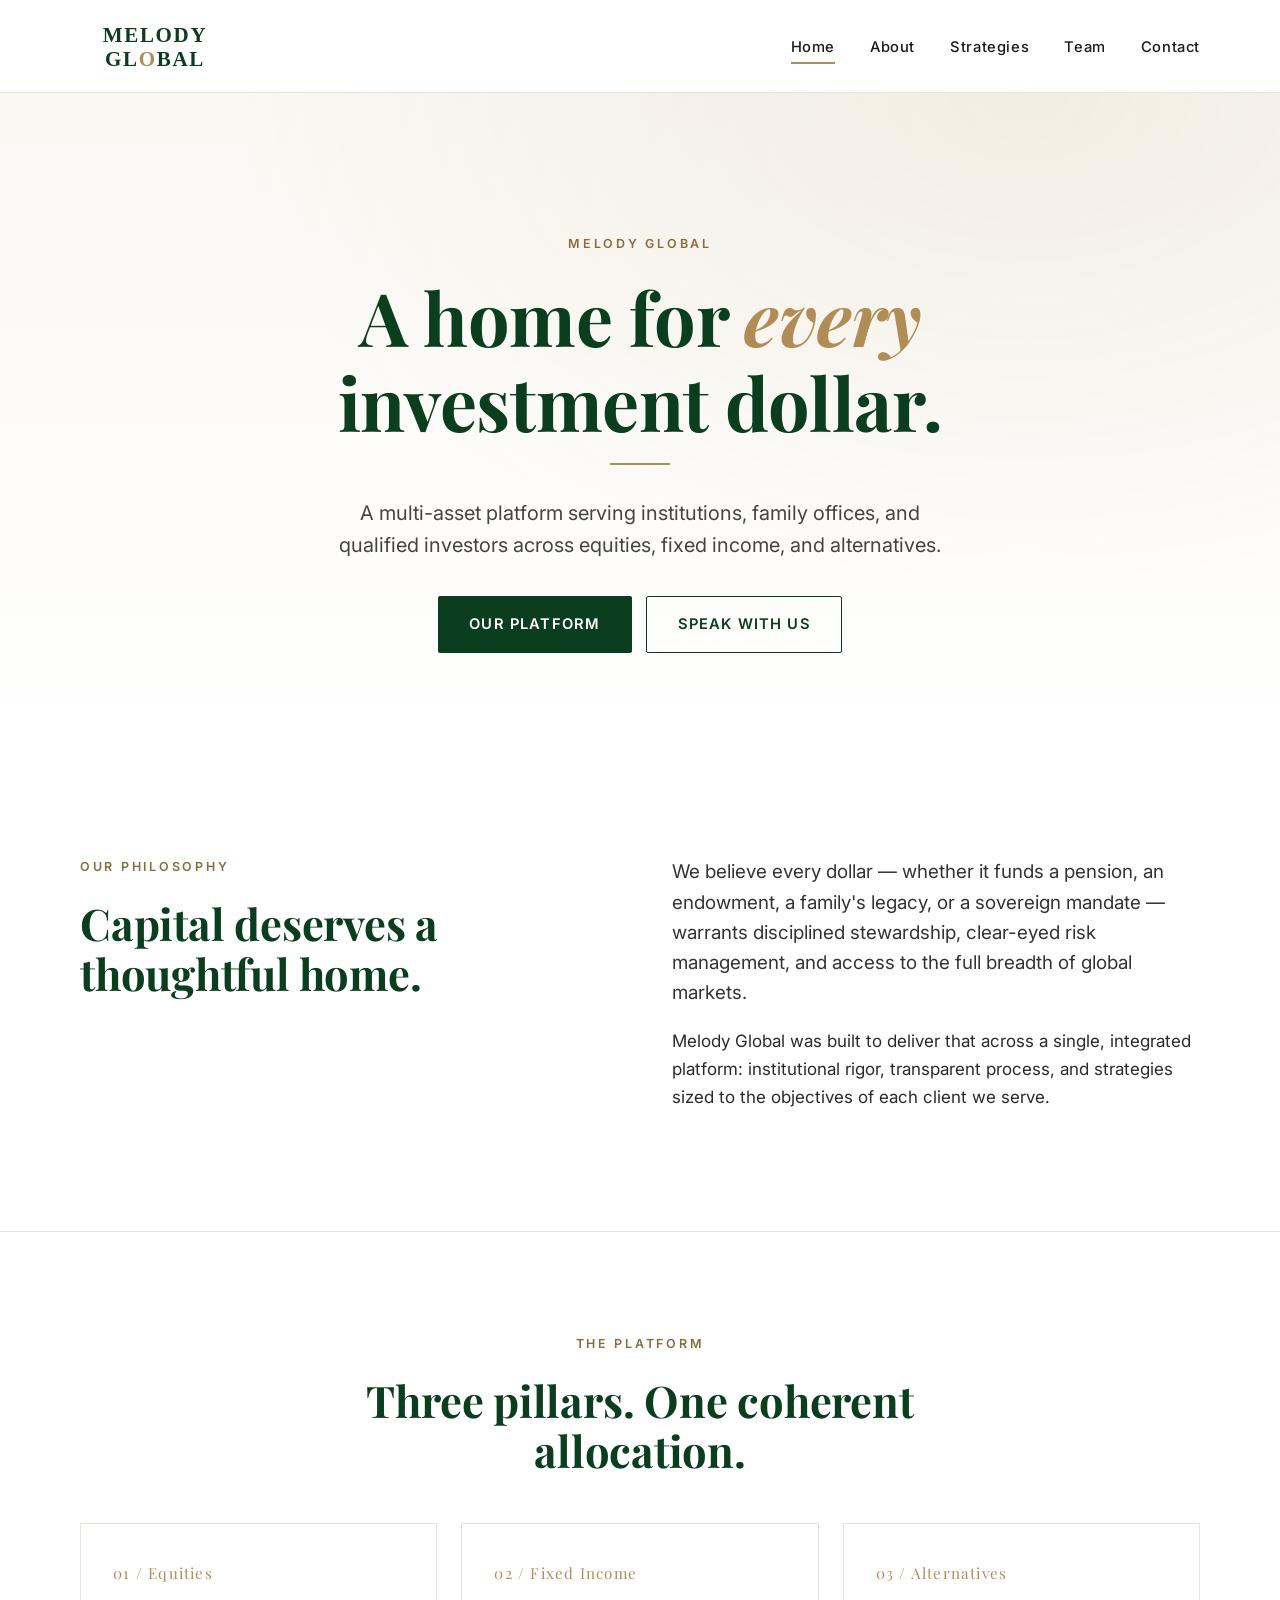
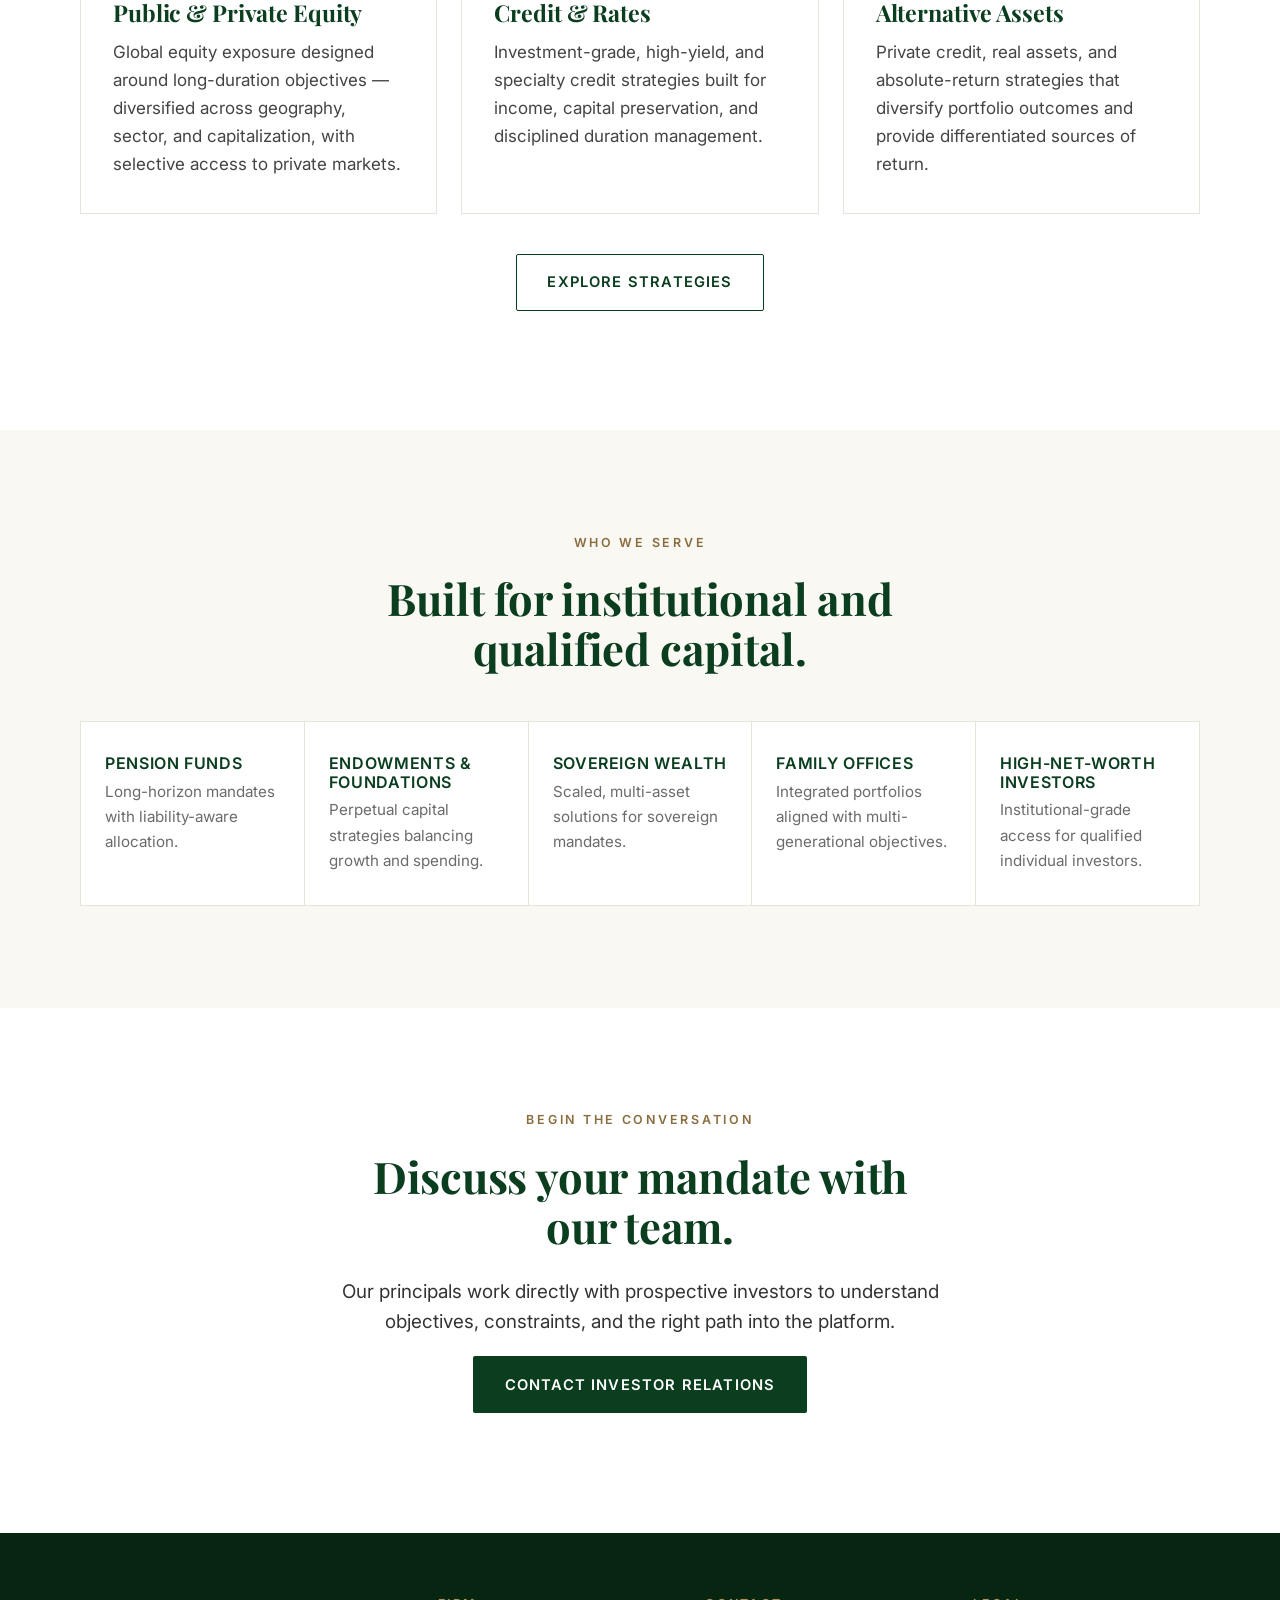
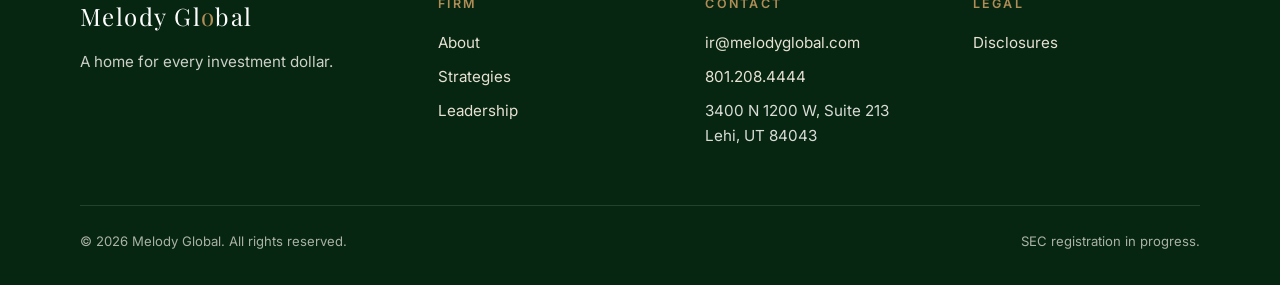
==== index.html @ 6cda8c42 "Initial Site" ====
<!doctype html>
<html lang="en">
<head>
<meta charset="utf-8">
<meta name="viewport" content="width=device-width, initial-scale=1">
<title>Melody Global — A home for every investment dollar</title>
<meta name="description" content="Melody Global is an asset management firm offering institutional access to equities, fixed income, and alternative assets.">
<meta property="og:title" content="Melody Global">
<meta property="og:description" content="A home for every investment dollar.">
<meta property="og:url" content="https://melodyglobal.com/">
<meta property="og:type" content="website">
<link rel="canonical" href="https://melodyglobal.com/">
<link rel="icon" type="image/svg+xml" href="assets/logo.svg">
<link rel="preconnect" href="https://fonts.googleapis.com">
<link rel="preconnect" href="https://fonts.gstatic.com" crossorigin>
<link href="https://fonts.googleapis.com/css2?family=Inter:wght@400;500;600;700&family=Playfair+Display:ital,wght@0,500;0,700;1,500;1,700&display=swap" rel="stylesheet">
<link rel="stylesheet" href="assets/styles.css">
</head>
<body>

<header class="site-header">
  <nav class="nav" aria-label="Primary">
    <a href="index.html" class="nav__brand" aria-label="Melody Global home"><img src="assets/logo.svg" alt="Melody Global"></a>
    <button class="nav__toggle" aria-label="Toggle menu" aria-expanded="false">
      <svg width="24" height="24" viewBox="0 0 24 24" fill="none" stroke="currentColor" stroke-width="2" stroke-linecap="round"><line x1="3" y1="6" x2="21" y2="6"/><line x1="3" y1="12" x2="21" y2="12"/><line x1="3" y1="18" x2="21" y2="18"/></svg>
    </button>
    <ul class="nav__links">
      <li><a href="index.html" class="active">Home</a></li>
      <li><a href="about.html">About</a></li>
      <li><a href="strategies.html">Strategies</a></li>
      <li><a href="team.html">Team</a></li>
      <li><a href="contact.html">Contact</a></li>
    </ul>
  </nav>
</header>

<main>

  <section class="hero">
    <div class="container hero__inner">
      <p class="eyebrow">Melody Global</p>
      <h1>A home for <span class="accent">every</span> investment dollar.</h1>
      <div class="hero__rule" aria-hidden="true"></div>
      <p class="lead">A multi-asset platform serving institutions, family offices, and qualified investors across equities, fixed income, and alternatives.</p>
      <div class="btn-group">
        <a class="btn btn-primary" href="strategies.html">Our Platform</a>
        <a class="btn btn-ghost" href="contact.html">Speak With Us</a>
      </div>
    </div>
  </section>

  <section>
    <div class="container">
      <div class="two-col">
        <div>
          <p class="eyebrow">Our Philosophy</p>
          <h2>Capital deserves a thoughtful home.</h2>
        </div>
        <div>
          <p class="lead">We believe every dollar — whether it funds a pension, an endowment, a family's legacy, or a sovereign mandate — warrants disciplined stewardship, clear-eyed risk management, and access to the full breadth of global markets.</p>
          <p>Melody Global was built to deliver that across a single, integrated platform: institutional rigor, transparent process, and strategies sized to the objectives of each client we serve.</p>
        </div>
      </div>
    </div>
  </section>

  <div class="divider"></div>

  <section>
    <div class="container">
      <div style="text-align:center; max-width:640px; margin:0 auto 3rem;">
        <p class="eyebrow">The Platform</p>
        <h2>Three pillars. One coherent allocation.</h2>
      </div>
      <div class="cards">
        <article class="card">
          <span class="card__num">01 / Equities</span>
          <h3>Public &amp; Private Equity</h3>
          <p>Global equity exposure designed around long-duration objectives — diversified across geography, sector, and capitalization, with selective access to private markets.</p>
        </article>
        <article class="card">
          <span class="card__num">02 / Fixed Income</span>
          <h3>Credit &amp; Rates</h3>
          <p>Investment-grade, high-yield, and specialty credit strategies built for income, capital preservation, and disciplined duration management.</p>
        </article>
        <article class="card">
          <span class="card__num">03 / Alternatives</span>
          <h3>Alternative Assets</h3>
          <p>Private credit, real assets, and absolute-return strategies that diversify portfolio outcomes and provide differentiated sources of return.</p>
        </article>
      </div>
      <p style="text-align:center; margin-top:2.5rem;"><a class="btn btn-ghost" href="strategies.html">Explore Strategies</a></p>
    </div>
  </section>

  <section style="background:var(--paper);">
    <div class="container">
      <div style="text-align:center; max-width:640px; margin:0 auto 3rem;">
        <p class="eyebrow">Who We Serve</p>
        <h2>Built for institutional and qualified capital.</h2>
      </div>
      <div class="audience">
        <div class="audience__item">
          <h4>Pension Funds</h4>
          <p>Long-horizon mandates with liability-aware allocation.</p>
        </div>
        <div class="audience__item">
          <h4>Endowments &amp; Foundations</h4>
          <p>Perpetual capital strategies balancing growth and spending.</p>
        </div>
        <div class="audience__item">
          <h4>Sovereign Wealth</h4>
          <p>Scaled, multi-asset solutions for sovereign mandates.</p>
        </div>
        <div class="audience__item">
          <h4>Family Offices</h4>
          <p>Integrated portfolios aligned with multi-generational objectives.</p>
        </div>
        <div class="audience__item">
          <h4>High-Net-Worth Investors</h4>
          <p>Institutional-grade access for qualified individual investors.</p>
        </div>
      </div>
    </div>
  </section>

  <section>
    <div class="container" style="text-align:center; max-width:680px;">
      <p class="eyebrow">Begin the Conversation</p>
      <h2>Discuss your mandate with our team.</h2>
      <p class="lead">Our principals work directly with prospective investors to understand objectives, constraints, and the right path into the platform.</p>
      <p><a class="btn btn-primary" href="contact.html">Contact Investor Relations</a></p>
    </div>
  </section>

</main>

<footer class="site-footer">
  <div class="container">
    <div class="footer-grid">
      <div class="footer__brand">
        <p class="mark">Melody Gl<span>o</span>bal</p>
        <p>A home for every investment dollar.</p>
      </div>
      <div>
        <h4>Firm</h4>
        <ul>
          <li><a href="about.html">About</a></li>
          <li><a href="strategies.html">Strategies</a></li>
          <li><a href="team.html">Leadership</a></li>
        </ul>
      </div>
      <div>
        <h4>Contact</h4>
        <ul>
          <li><a href="mailto:ir@melodyglobal.com">ir@melodyglobal.com</a></li>
          <li><a href="tel:+18012084444">801.208.4444</a></li>
          <li>3400 N 1200 W, Suite 213<br>Lehi, UT 84043</li>
        </ul>
      </div>
      <div>
        <h4>Legal</h4>
        <ul>
          <li><a href="disclosures.html">Disclosures</a></li>
        </ul>
      </div>
    </div>
    <div class="footer-bottom">
      <span>© 2026 Melody Global. All rights reserved.</span>
      <span>SEC registration in progress.</span>
    </div>
  </div>
</footer>

<script src="assets/main.js"></script>
</body>
</html>
---- assets/styles.css ----
/* ============================================================
   Melody Global — Brand Stylesheet
   Palette: deep forest green primary, gold accent, warm white.
   ============================================================ */

:root {
  --green: #0B3D1F;
  --green-dark: #062611;
  --green-soft: #f3f6f1;
  --gold: #B08D57;
  --gold-dark: #8a6d3f;
  --ink: #1a1a1a;
  --muted: #6b6b6b;
  --line: #e6e3da;
  --paper: #faf8f3;
  --white: #ffffff;

  --serif: 'Playfair Display', 'Didot', 'Bodoni 72', Georgia, serif;
  --sans: 'Inter', -apple-system, BlinkMacSystemFont, 'Segoe UI', Helvetica, Arial, sans-serif;

  --max: 1200px;
  --gutter: clamp(1.25rem, 4vw, 2.5rem);
}

/* ---------- Reset ---------- */
*, *::before, *::after { box-sizing: border-box; }
html { scroll-behavior: smooth; }
body {
  margin: 0;
  font-family: var(--sans);
  font-size: 17px;
  line-height: 1.65;
  color: var(--ink);
  background: var(--white);
  -webkit-font-smoothing: antialiased;
  -moz-osx-font-smoothing: grayscale;
}
img, svg { max-width: 100%; height: auto; display: block; }
a { color: var(--green); text-decoration: none; transition: color .2s ease; }
a:hover { color: var(--gold); }

/* ---------- Typography ---------- */
h1, h2, h3, h4 {
  font-family: var(--serif);
  color: var(--green);
  font-weight: 700;
  line-height: 1.15;
  letter-spacing: -0.005em;
  margin: 0 0 0.6em;
}
h1 { font-size: clamp(2.4rem, 5vw, 4rem); }
h2 { font-size: clamp(1.9rem, 3.4vw, 2.8rem); }
h3 { font-size: 1.45rem; }
h4 { font-size: 1.1rem; letter-spacing: 0.04em; text-transform: uppercase; font-family: var(--sans); font-weight: 600; color: var(--gold-dark); }
p { margin: 0 0 1em; color: #2a2a2a; }
.lead { font-size: 1.18rem; color: #333; line-height: 1.6; }
.eyebrow {
  font-family: var(--sans);
  font-size: 0.78rem;
  letter-spacing: 0.22em;
  text-transform: uppercase;
  color: var(--gold-dark);
  font-weight: 600;
  margin: 0 0 1.25rem;
}

/* ---------- Layout ---------- */
.container { max-width: var(--max); margin: 0 auto; padding: 0 var(--gutter); }
section { padding: clamp(4rem, 8vw, 6.5rem) 0; }
.section-tight { padding: clamp(3rem, 5vw, 4.5rem) 0; }
.divider { height: 1px; background: var(--line); margin: 0; }

/* ---------- Header / Nav ---------- */
.site-header {
  position: sticky;
  top: 0;
  z-index: 50;
  background: rgba(255,255,255,0.96);
  backdrop-filter: saturate(180%) blur(8px);
  border-bottom: 1px solid var(--line);
}
.nav {
  display: flex;
  align-items: center;
  justify-content: space-between;
  padding: 1rem var(--gutter);
  max-width: var(--max);
  margin: 0 auto;
}
.nav__brand img { width: 150px; }
.nav__links {
  display: flex;
  gap: 2.2rem;
  list-style: none;
  margin: 0; padding: 0;
}
.nav__links a {
  font-family: var(--sans);
  font-size: 0.92rem;
  font-weight: 500;
  letter-spacing: 0.04em;
  color: var(--ink);
  position: relative;
}
.nav__links a:hover { color: var(--green); }
.nav__links a.active::after {
  content: ""; position: absolute; left: 0; right: 0; bottom: -8px;
  height: 2px; background: var(--gold);
}
.nav__toggle {
  display: none;
  background: none; border: 0; cursor: pointer;
  padding: 0.5rem; color: var(--green);
}

/* ---------- Hero ---------- */
.hero {
  position: relative;
  padding: clamp(5rem, 11vw, 9rem) 0 clamp(4rem, 8vw, 7rem);
  background:
    radial-gradient(ellipse at 80% 0%, rgba(176,141,87,0.10), transparent 55%),
    linear-gradient(180deg, var(--paper) 0%, #ffffff 100%);
  overflow: hidden;
}
.hero__inner {
  max-width: 880px;
  margin: 0 auto;
  text-align: center;
  position: relative;
  z-index: 1;
}
.hero h1 {
  font-size: clamp(2.6rem, 6vw, 4.6rem);
  margin-bottom: 1.2rem;
}
.hero h1 .accent { color: var(--gold); font-style: italic; }
.hero .lead { font-size: 1.25rem; color: #444; max-width: 640px; margin: 0 auto 2.2rem; }
.hero__rule {
  width: 60px; height: 2px; background: var(--gold);
  margin: 0 auto 2rem;
}

/* ---------- Buttons ---------- */
.btn {
  display: inline-block;
  font-family: var(--sans);
  font-size: 0.92rem;
  letter-spacing: 0.08em;
  text-transform: uppercase;
  font-weight: 600;
  padding: 0.95rem 1.9rem;
  border-radius: 2px;
  transition: all 0.2s ease;
  cursor: pointer;
  border: 1px solid transparent;
}
.btn-primary { background: var(--green); color: #fff; }
.btn-primary:hover { background: var(--green-dark); color: #fff; }
.btn-ghost {
  background: transparent; color: var(--green);
  border-color: var(--green);
}
.btn-ghost:hover { background: var(--green); color: #fff; }
.btn-group { display: inline-flex; gap: 0.9rem; flex-wrap: wrap; justify-content: center; }

/* ---------- Page Header (non-hero pages) ---------- */
.page-header {
  background: var(--paper);
  padding: clamp(4.5rem, 8vw, 7rem) 0 clamp(3rem, 5vw, 4.5rem);
  border-bottom: 1px solid var(--line);
}
.page-header__inner { max-width: 820px; }
.page-header h1 { margin-bottom: 1rem; }
.page-header .lead { max-width: 640px; }

/* ---------- Two column ---------- */
.two-col {
  display: grid;
  grid-template-columns: 1fr 1fr;
  gap: clamp(2rem, 5vw, 4.5rem);
  align-items: start;
}
@media (max-width: 820px) { .two-col { grid-template-columns: 1fr; } }

/* ---------- Strategy / Feature cards ---------- */
.cards {
  display: grid;
  grid-template-columns: repeat(3, 1fr);
  gap: 1.5rem;
}
@media (max-width: 880px) { .cards { grid-template-columns: 1fr; } }
.card {
  background: #fff;
  border: 1px solid var(--line);
  padding: 2.2rem 2rem;
  transition: transform .25s ease, box-shadow .25s ease, border-color .25s ease;
  position: relative;
}
.card:hover {
  transform: translateY(-3px);
  border-color: var(--gold);
  box-shadow: 0 10px 30px -15px rgba(11,61,31,0.18);
}
.card__num {
  font-family: var(--serif);
  font-size: 0.95rem;
  color: var(--gold);
  letter-spacing: 0.08em;
}
.card h3 { margin: 0.8rem 0 0.7rem; }
.card p { color: #444; margin: 0; }

/* ---------- Audience grid ---------- */
.audience {
  display: grid;
  grid-template-columns: repeat(auto-fit, minmax(190px, 1fr));
  gap: 0;
  border-top: 1px solid var(--line);
  border-left: 1px solid var(--line);
}
.audience__item {
  padding: 2rem 1.5rem;
  border-right: 1px solid var(--line);
  border-bottom: 1px solid var(--line);
  background: #fff;
}
.audience__item h4 { color: var(--green); margin: 0 0 0.4rem; font-size: 1rem; }
.audience__item p { color: var(--muted); font-size: 0.95rem; margin: 0; }

/* ---------- Team ---------- */
.team-grid {
  display: grid;
  grid-template-columns: repeat(3, 1fr);
  gap: clamp(2rem, 4vw, 3.5rem);
}
@media (max-width: 900px) { .team-grid { grid-template-columns: 1fr; max-width: 540px; margin: 0 auto; } }

.member { text-align: left; }
.avatar {
  width: 160px;
  height: 160px;
  border-radius: 50%;
  display: flex;
  align-items: center;
  justify-content: center;
  font-family: var(--serif);
  font-size: 2.6rem;
  color: var(--green);
  background: var(--green-soft);
  border: 2px solid var(--gold);
  margin-bottom: 1.4rem;
  letter-spacing: 0.02em;
  overflow: hidden;
}
.avatar img {
  width: 100%;
  height: 100%;
  object-fit: cover;
  display: block;
}
.member h3 { margin: 0 0 0.2rem; }
.member__role {
  font-family: var(--sans);
  font-size: 0.88rem;
  color: var(--gold-dark);
  letter-spacing: 0.06em;
  text-transform: uppercase;
  font-weight: 600;
  margin: 0 0 1rem;
}
.member__bio { color: #3a3a3a; font-size: 0.98rem; line-height: 1.65; }

/* ---------- Strategy detail ---------- */
.strategy-row {
  display: grid;
  grid-template-columns: 220px 1fr;
  gap: 3rem;
  padding: 3rem 0;
  border-top: 1px solid var(--line);
  align-items: start;
}
.strategy-row:last-of-type { border-bottom: 1px solid var(--line); }
@media (max-width: 820px) {
  .strategy-row { grid-template-columns: 1fr; gap: 0.5rem; padding: 2rem 0; }
}
.strategy-row__label .eyebrow { margin-bottom: 0.5rem; }
.strategy-row__label h2 { font-size: 1.8rem; margin: 0; }

/* ---------- Contact ---------- */
.contact-grid {
  display: grid;
  grid-template-columns: 1fr 1fr;
  gap: clamp(2rem, 5vw, 4.5rem);
  align-items: start;
}
@media (max-width: 820px) { .contact-grid { grid-template-columns: 1fr; } }
.contact-info dt {
  font-family: var(--sans);
  font-size: 0.78rem;
  letter-spacing: 0.18em;
  text-transform: uppercase;
  color: var(--gold-dark);
  font-weight: 600;
  margin-top: 1.6rem;
}
.contact-info dt:first-child { margin-top: 0; }
.contact-info dd { margin: 0.35rem 0 0; font-size: 1.08rem; color: var(--ink); line-height: 1.6; }
.contact-info a { color: var(--green); }

.form-grid { display: grid; gap: 1.1rem; }
.form-grid label {
  display: block;
  font-size: 0.78rem;
  letter-spacing: 0.14em;
  text-transform: uppercase;
  color: var(--muted);
  font-weight: 600;
  margin-bottom: 0.35rem;
}
.form-grid input, .form-grid select, .form-grid textarea {
  width: 100%;
  padding: 0.85rem 1rem;
  font-family: var(--sans);
  font-size: 1rem;
  color: var(--ink);
  background: #fff;
  border: 1px solid var(--line);
  border-radius: 2px;
  transition: border-color .2s ease;
}
.form-grid input:focus, .form-grid select:focus, .form-grid textarea:focus {
  outline: none; border-color: var(--green);
}
.form-grid textarea { min-height: 140px; resize: vertical; }

/* ---------- Footer ---------- */
.site-footer {
  background: var(--green-dark);
  color: #d9dcd6;
  padding: 4rem 0 2rem;
  margin-top: 0;
}
.site-footer a { color: #e6e1d3; }
.site-footer a:hover { color: var(--gold); }
.footer-grid {
  display: grid;
  grid-template-columns: 1.4fr 1fr 1fr 1fr;
  gap: 2.5rem;
}
@media (max-width: 820px) { .footer-grid { grid-template-columns: 1fr 1fr; } }
@media (max-width: 520px) { .footer-grid { grid-template-columns: 1fr; } }
.footer-grid h4 {
  color: var(--gold);
  font-family: var(--sans);
  font-size: 0.78rem;
  letter-spacing: 0.18em;
  text-transform: uppercase;
  margin: 0 0 1.2rem;
}
.footer-grid ul { list-style: none; margin: 0; padding: 0; }
.footer-grid li { margin: 0.55rem 0; font-size: 0.95rem; }
.footer-grid p { color: #cdd0c8; font-size: 0.95rem; }
.footer__brand .mark {
  font-family: var(--serif);
  font-size: 1.5rem;
  color: #fff;
  letter-spacing: 0.06em;
  margin: 0 0 0.8rem;
}
.footer__brand .mark span { color: var(--gold); }
.footer-bottom {
  border-top: 1px solid rgba(255,255,255,0.12);
  margin-top: 3rem;
  padding-top: 1.6rem;
  display: flex; justify-content: space-between; flex-wrap: wrap; gap: 1rem;
  font-size: 0.82rem; color: #aab2a5;
}

/* ---------- Disclosures page ---------- */
.legal { max-width: 760px; margin: 0 auto; }
.legal h2 { font-size: 1.6rem; margin-top: 2.5rem; }
.legal h2:first-child { margin-top: 0; }
.legal p { color: #333; font-size: 0.98rem; }

/* ---------- Mobile nav ---------- */
@media (max-width: 760px) {
  .nav__toggle { display: block; }
  .nav__links {
    position: absolute;
    top: 100%; left: 0; right: 0;
    flex-direction: column;
    gap: 0;
    background: #fff;
    border-bottom: 1px solid var(--line);
    padding: 0.5rem 0;
    display: none;
  }
  .nav__links.open { display: flex; }
  .nav__links li { padding: 0.6rem var(--gutter); border-top: 1px solid var(--line); }
  .nav__links a.active::after { display: none; }
}
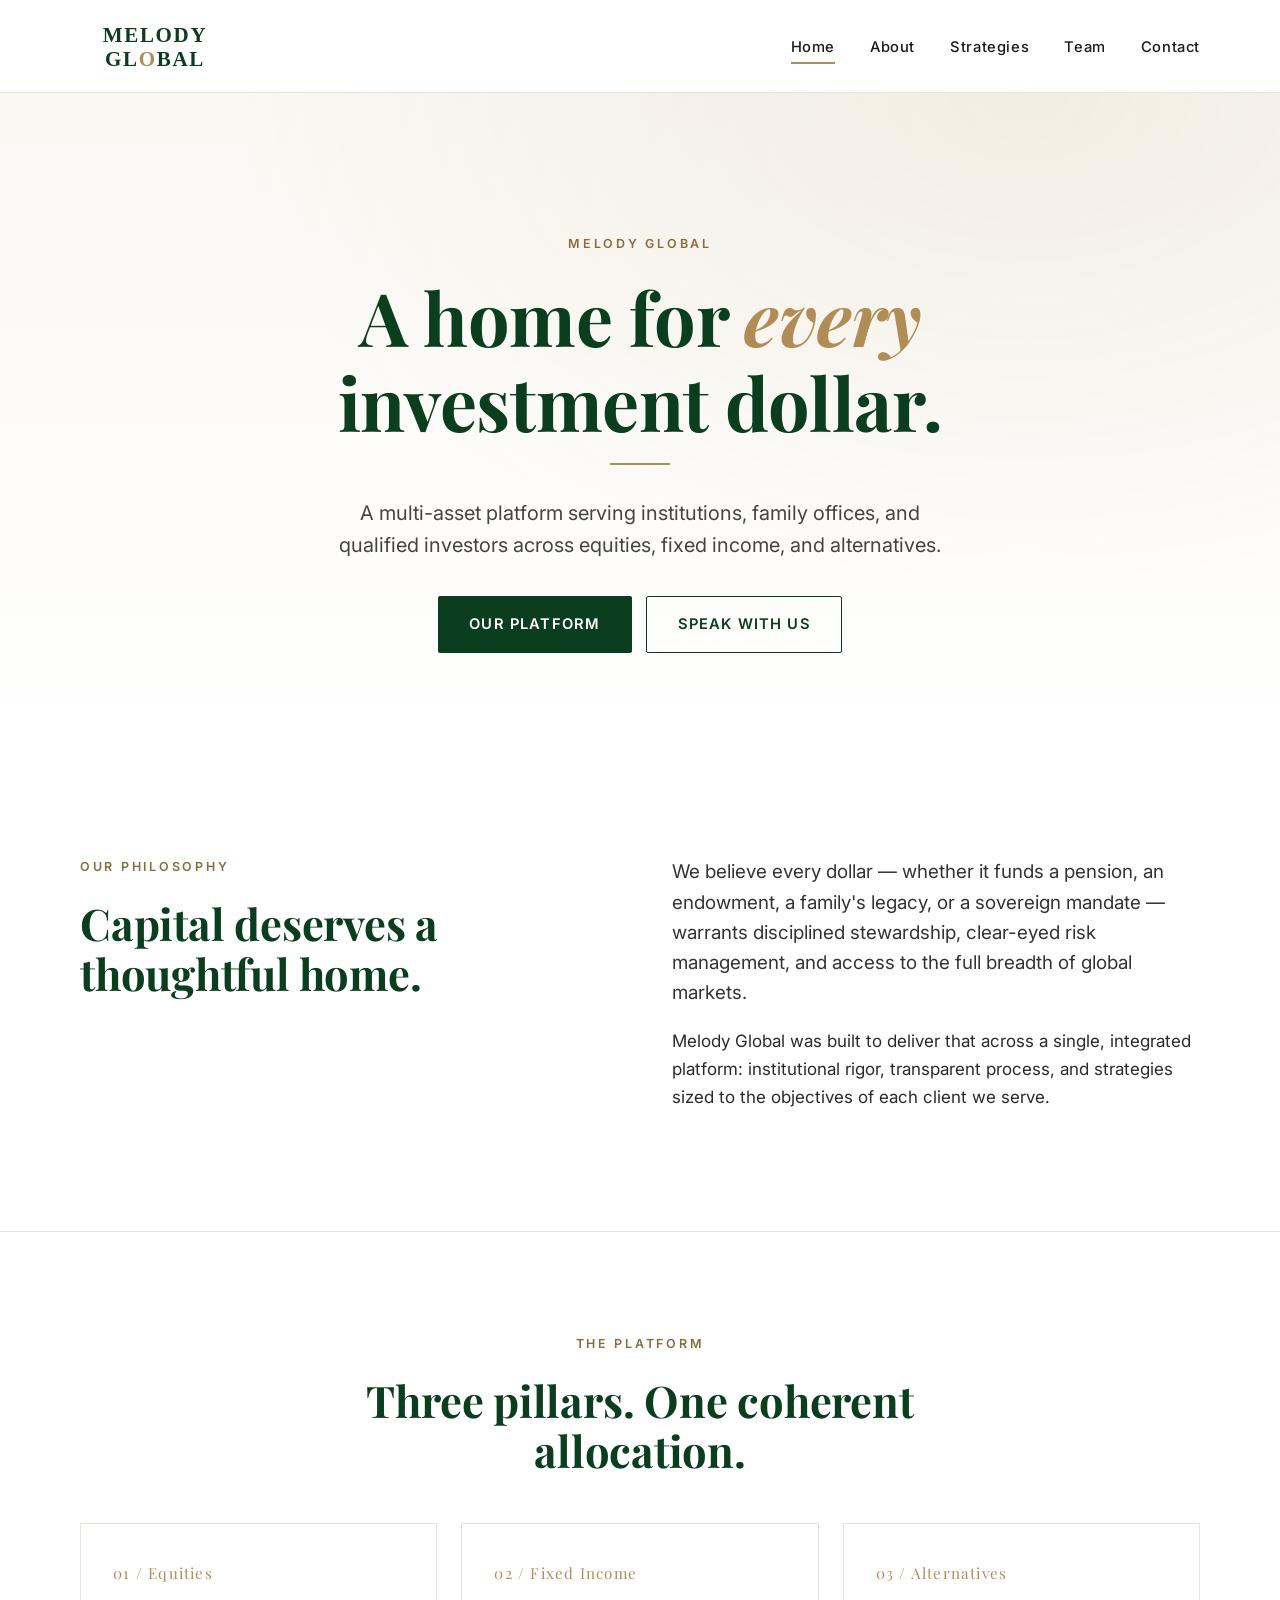
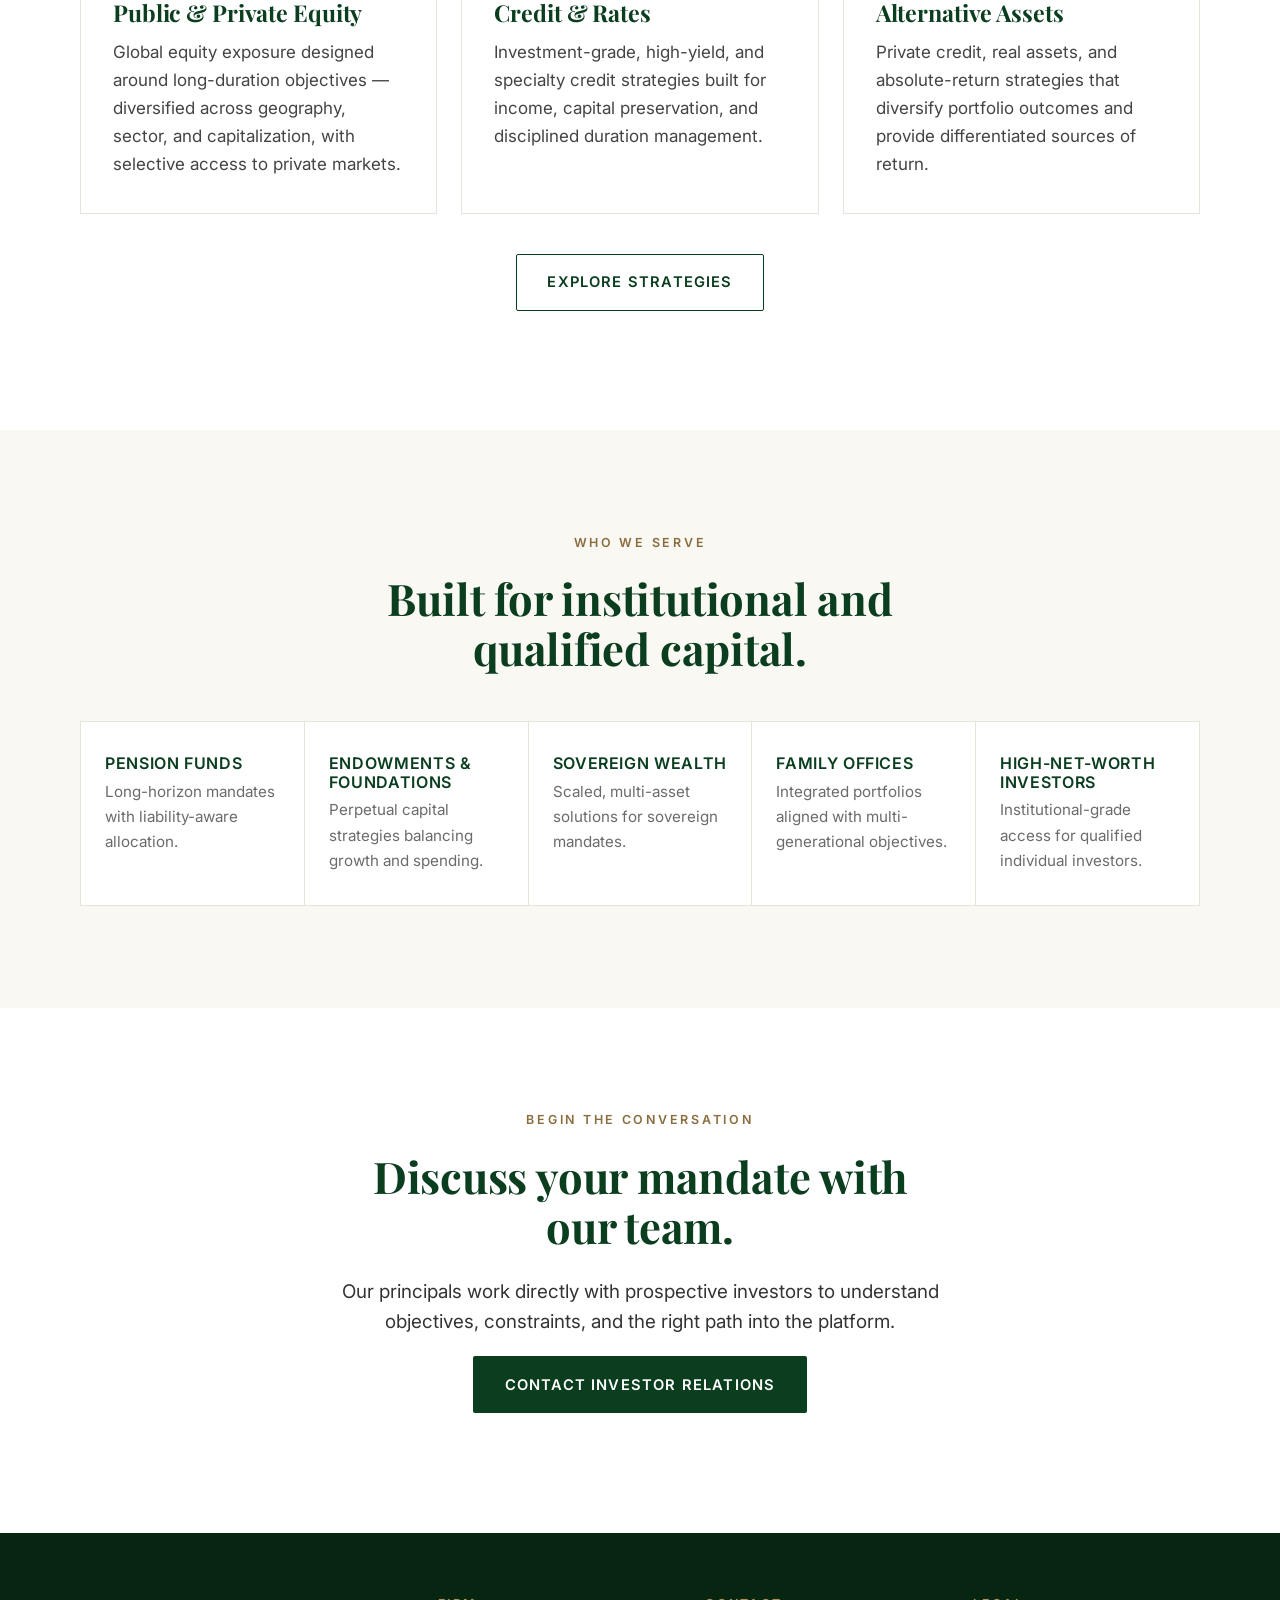
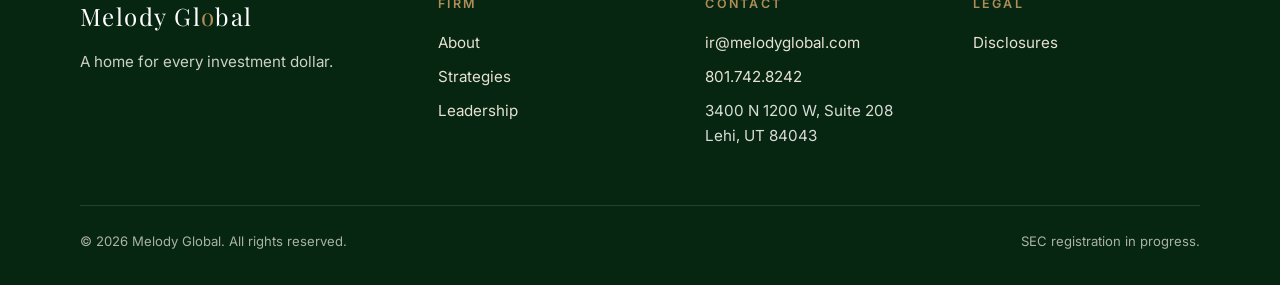
==== commit e35fee22: "Update index.html" ====
--- a/index.html
+++ b/index.html
@@ -154,8 +154,8 @@
         <h4>Contact</h4>
         <ul>
           <li><a href="mailto:ir@melodyglobal.com">ir@melodyglobal.com</a></li>
-          <li><a href="tel:+18012084444">801.208.4444</a></li>
-          <li>3400 N 1200 W, Suite 213<br>Lehi, UT 84043</li>
+          <li><a href="tel:+18017428242">801.742.8242</a></li>
+          <li>3400 N 1200 W, Suite 208<br>Lehi, UT 84043</li>
         </ul>
       </div>
       <div>
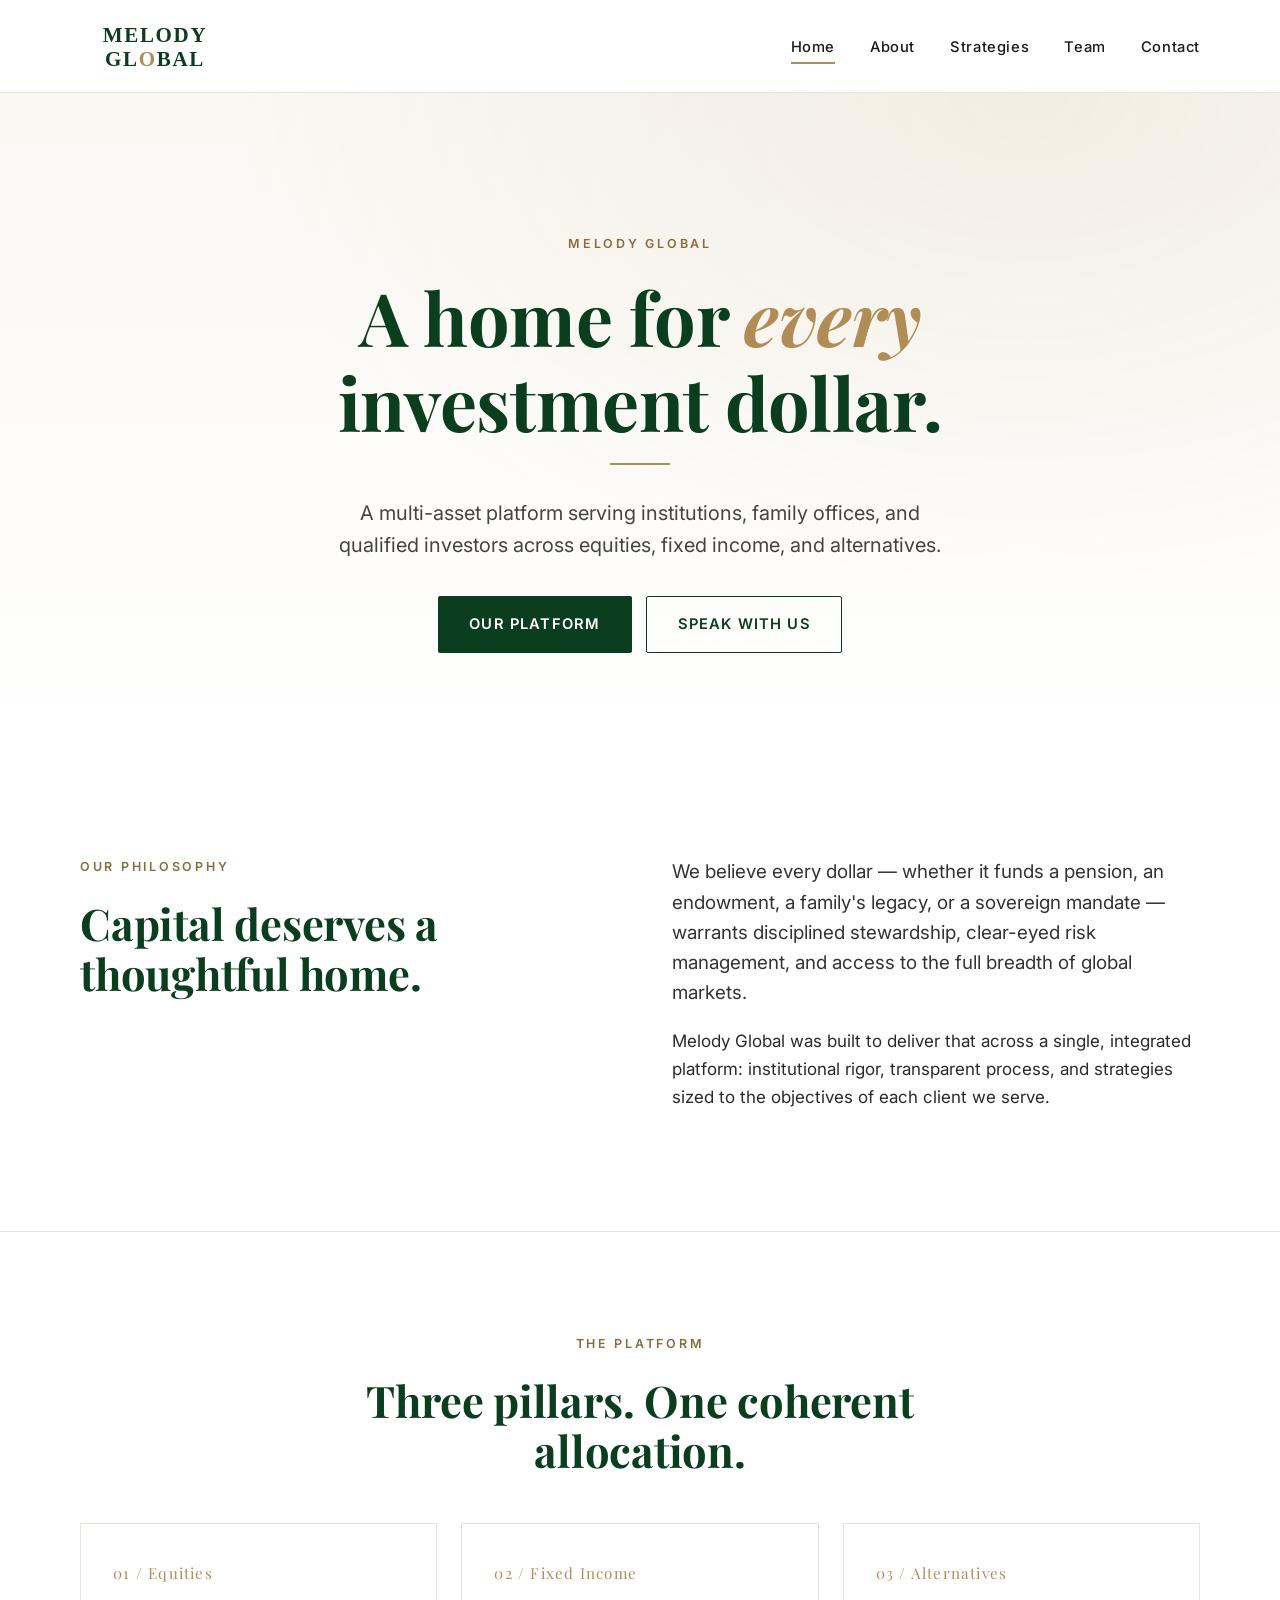
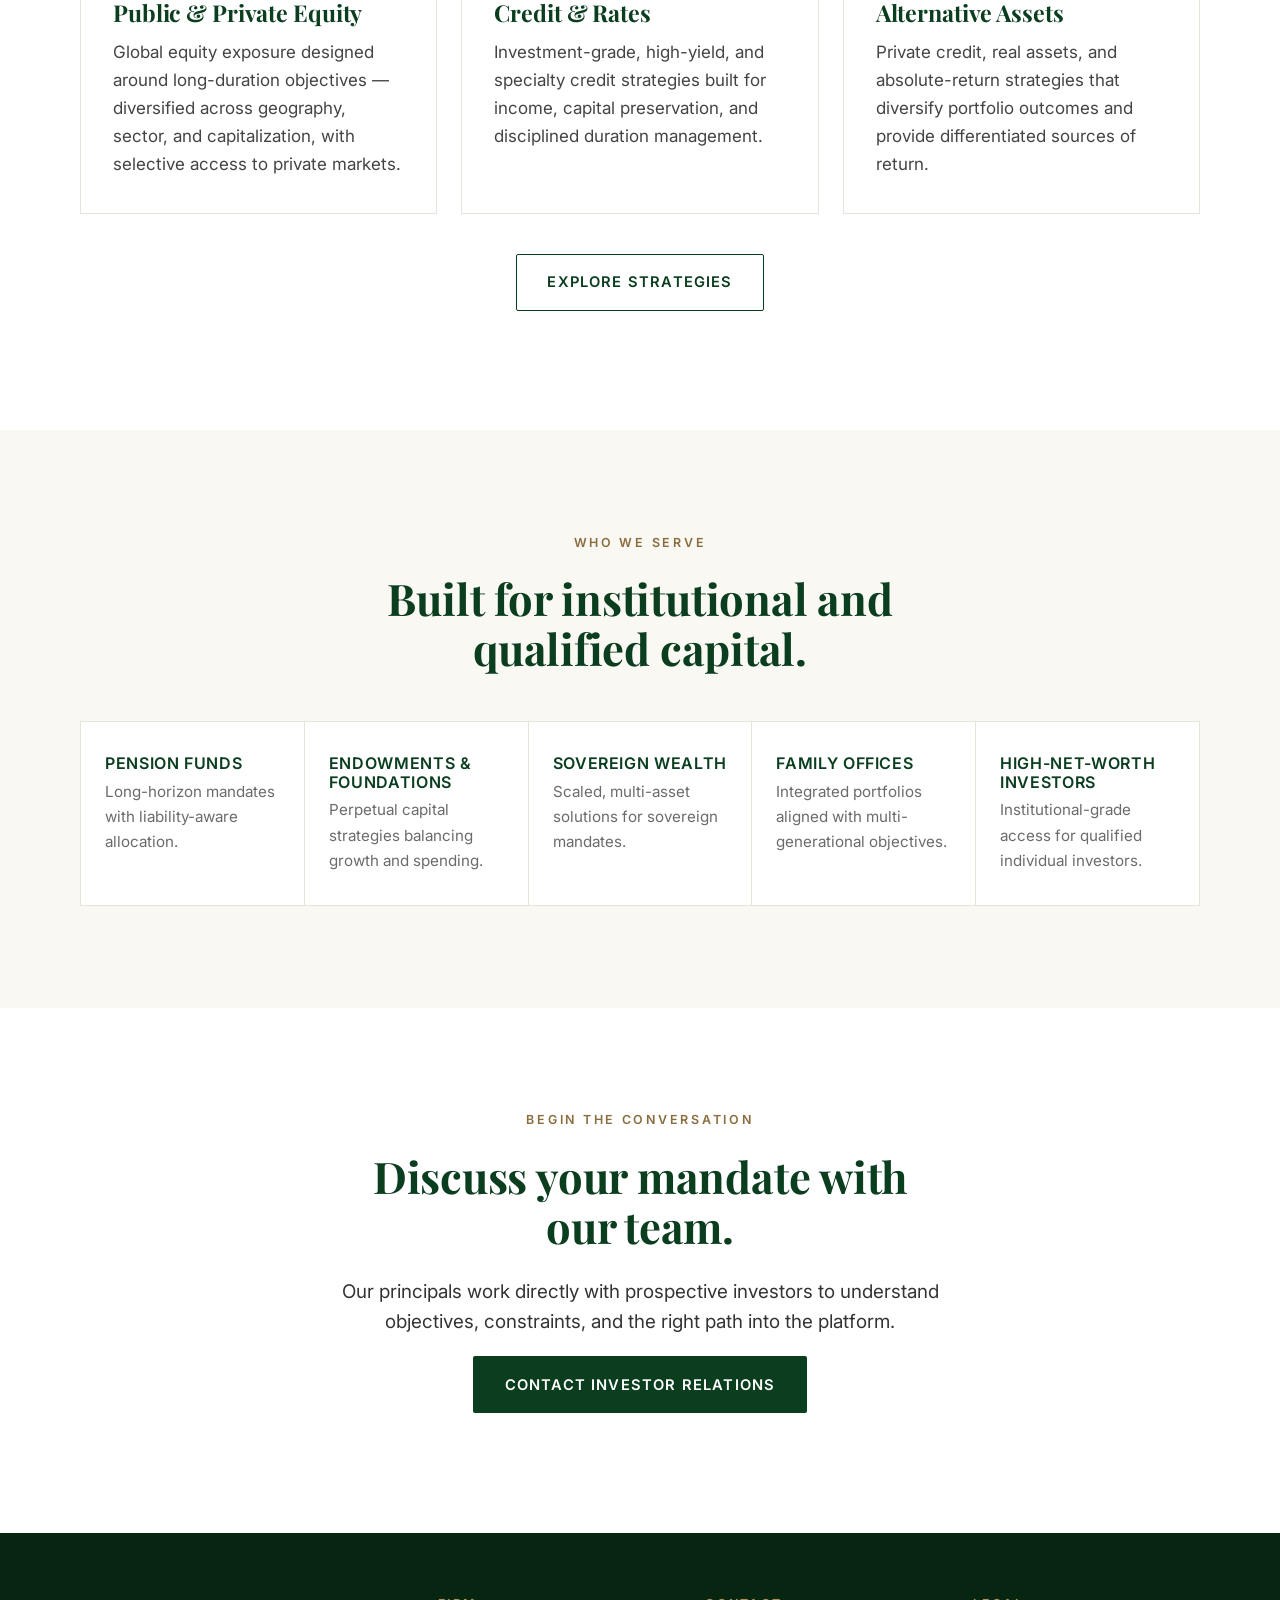
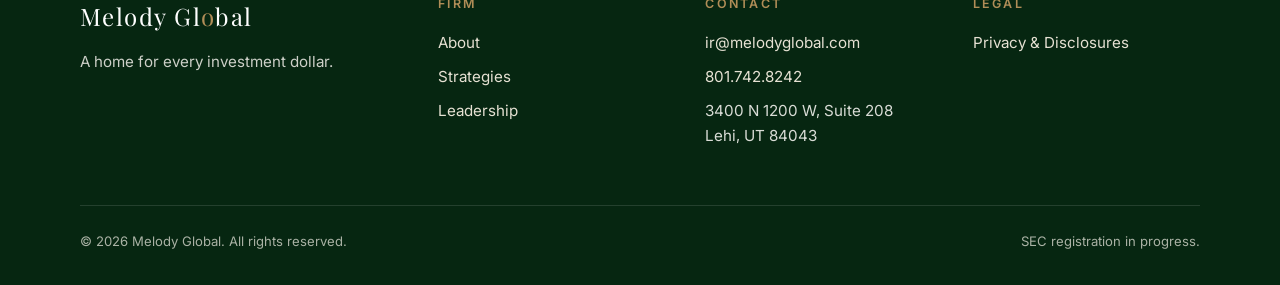
==== commit 13711f0b: "Update index.html" ====
--- a/index.html
+++ b/index.html
@@ -161,7 +161,7 @@
       <div>
         <h4>Legal</h4>
         <ul>
-          <li><a href="disclosures.html">Disclosures</a></li>
+          <li><a href="disclosures.html">Privacy & Disclosures</a></li>
         </ul>
       </div>
     </div>
